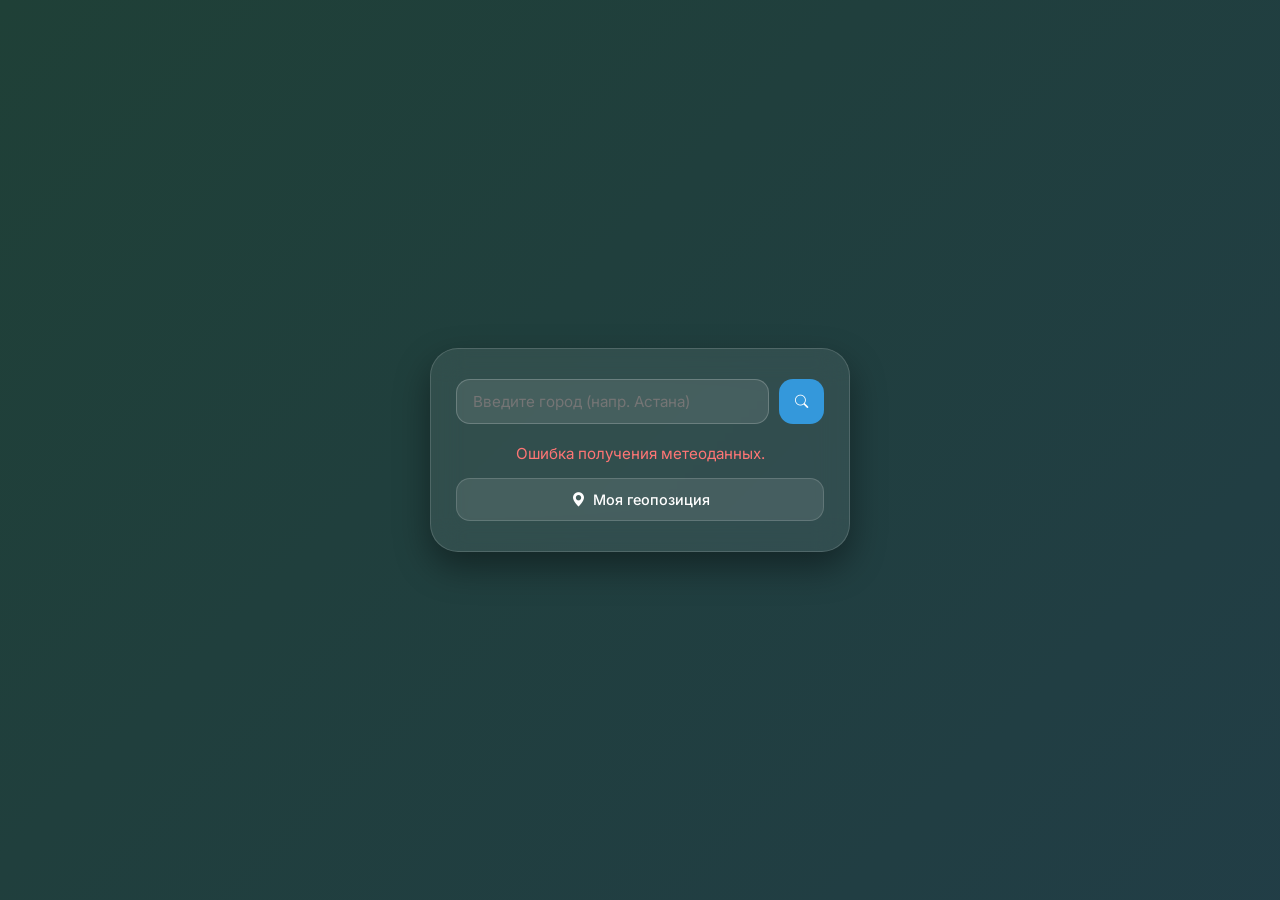
==== index.html @ 01da58aa "Add files via upload" ====
<!DOCTYPE html>
<html lang="ru">
<head>
    <meta charset="UTF-8">
    <meta name="viewport" content="width=device-width, initial-scale=1.0">
    <title>Асанали.Погода</title>
    <link rel="canonical" href="https://asanaliiii.github.io/weather" />
    <link rel="icon" href="data:image/svg+xml,<svg xmlns=%22http://www.w3.org/2000/svg%22 viewBox=%220 0 100 100%22><text y=%22.9em%22 font-size=%2290%22>⛅</text></svg>">
    
    <!-- Подключаем внешние шрифты и иконки тут, чтобы они были доступны везде -->
    <link rel="preconnect" href="https://fonts.googleapis.com">
    <link rel="preconnect" href="https://fonts.gstatic.com" crossorigin>
    <link href="https://fonts.googleapis.com/css2?family=Inter:wght@300;400;500;600;700&display=swap" rel="stylesheet">
    <link rel="stylesheet" href="https://cdn.jsdelivr.net/npm/bootstrap-icons@1.11.3/font/bootstrap-icons.min.css">
    
    <style>
        * { box-sizing: border-box; margin: 0; padding: 0; font-family: 'Inter', sans-serif; }
        body {
            min-height: 100vh;
            display: flex;
            justify-content: center;
            align-items: center;
            background: linear-gradient(-45deg, #141e30, #243b55, #1f4037);
            background-size: 400% 400%;
            animation: gradientBG 15s ease infinite;
            padding: 20px;
        }
        @keyframes gradientBG {
            0% { background-position: 0% 50%; }
            50% { background-position: 100% 50%; }
            100% { background-position: 0% 50%; }
        }
        
        /* Эффект плавного появления для загруженного интерфейса */
        #app-root {
            width: 100%;
            max-width: 420px;
            opacity: 0;
            transform: translateY(10px);
            transition: opacity 0.5s ease, transform 0.5s ease;
        }
        #app-root.loaded {
            opacity: 1;
            transform: translateY(0);
        }
    </style>
</head>
<body>

    <div id="app-root">
        <div style="color: rgba(255,255,255,0.6); text-align: center;">Загрузка системы...</div>
    </div>

    <script src="burger.js"></script>
</body>
</html>
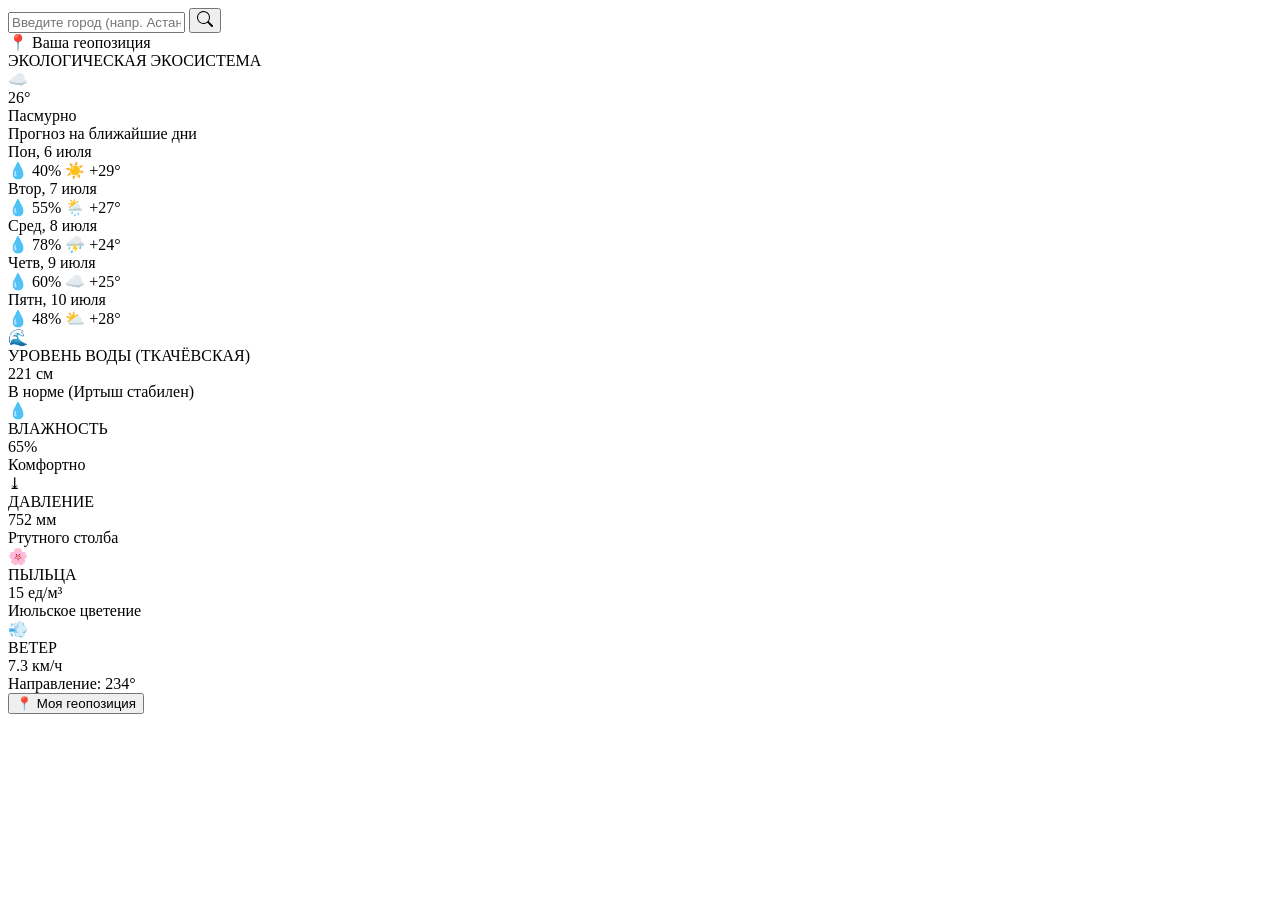
==== commit 0f858f87: "Add files via upload" ====
--- a/index.html
+++ b/index.html
@@ -4,53 +4,15 @@
     <meta charset="UTF-8">
     <meta name="viewport" content="width=device-width, initial-scale=1.0">
     <title>Асанали.Погода</title>
-    <link rel="canonical" href="https://asanaliiii.github.io/weather" />
-    <link rel="icon" href="data:image/svg+xml,<svg xmlns=%22http://www.w3.org/2000/svg%22 viewBox=%220 0 100 100%22><text y=%22.9em%22 font-size=%2290%22>⛅</text></svg>">
-    
-    <!-- Подключаем внешние шрифты и иконки тут, чтобы они были доступны везде -->
-    <link rel="preconnect" href="https://fonts.googleapis.com">
-    <link rel="preconnect" href="https://fonts.gstatic.com" crossorigin>
-    <link href="https://fonts.googleapis.com/css2?family=Inter:wght@300;400;500;600;700&display=swap" rel="stylesheet">
-    <link rel="stylesheet" href="https://cdn.jsdelivr.net/npm/bootstrap-icons@1.11.3/font/bootstrap-icons.min.css">
-    
-    <style>
-        * { box-sizing: border-box; margin: 0; padding: 0; font-family: 'Inter', sans-serif; }
-        body {
-            min-height: 100vh;
-            display: flex;
-            justify-content: center;
-            align-items: center;
-            background: linear-gradient(-45deg, #141e30, #243b55, #1f4037);
-            background-size: 400% 400%;
-            animation: gradientBG 15s ease infinite;
-            padding: 20px;
-        }
-        @keyframes gradientBG {
-            0% { background-position: 0% 50%; }
-            50% { background-position: 100% 50%; }
-            100% { background-position: 0% 50%; }
-        }
-        
-        /* Эффект плавного появления для загруженного интерфейса */
-        #app-root {
-            width: 100%;
-            max-width: 420px;
-            opacity: 0;
-            transform: translateY(10px);
-            transition: opacity 0.5s ease, transform 0.5s ease;
-        }
-        #app-root.loaded {
-            opacity: 1;
-            transform: translateY(0);
-        }
-    </style>
+    <!-- Подключаем наш новый внешний файл стилей -->
+    <link rel="stylesheet" href="interface.css">
 </head>
 <body>
 
-    <div id="app-root">
-        <div style="color: rgba(255,255,255,0.6); text-align: center;">Загрузка системы...</div>
-    </div>
+    <!-- Сюда burger.js будет динамически подгружать interface.html -->
+    <div id="app-container"></div>
 
+    <!-- Подключаем логику управления интерфейсом -->
     <script src="burger.js"></script>
 </body>
 </html>
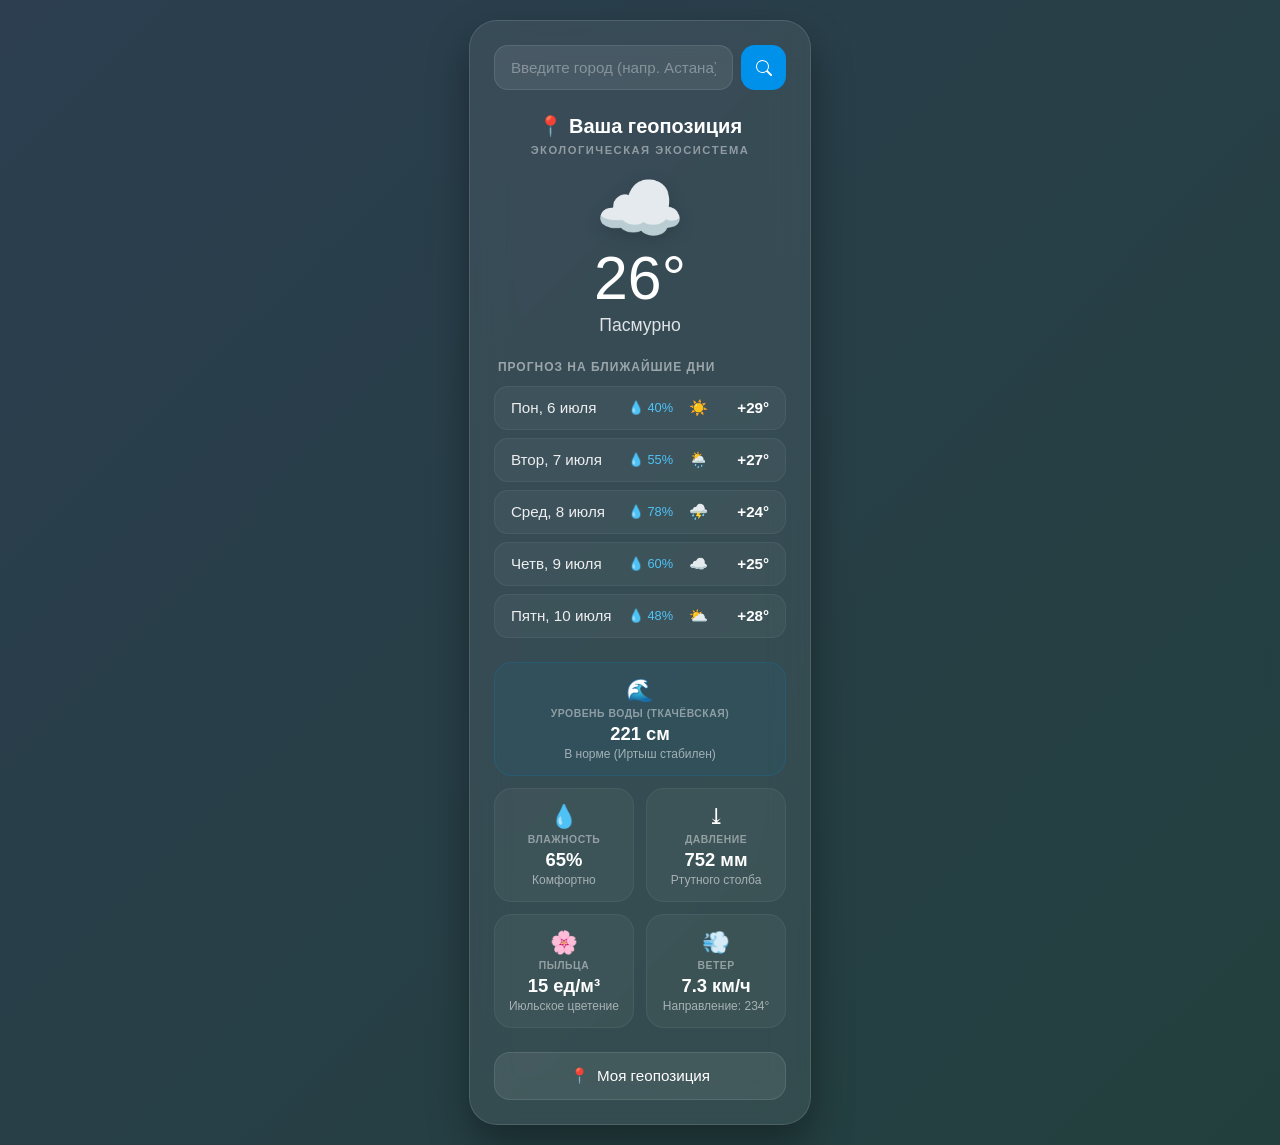
==== commit 5e95783e: "Add files via upload" ====
--- a/index.html
+++ b/index.html
@@ -5,7 +5,7 @@
     <meta name="viewport" content="width=device-width, initial-scale=1.0">
     <title>Асанали.Погода</title>
     <!-- Подключаем наш новый внешний файл стилей -->
-    <link rel="stylesheet" href="interface.css">
+    <link rel="stylesheet" href="style.css">
 </head>
 <body>
 
--- a/style.css
+++ b/style.css
@@ -0,0 +1,302 @@
+/* ==========================================
+   ОБЩИЕ СТИЛИ СТРАНИЦЫ И АНИМИРОВАННЫЙ ФОН
+   ========================================== */
+body {
+    margin: 0;
+    padding: 20px;
+    font-family: -apple-system, BlinkMacSystemFont, "Segoe UI", Roboto, Helvetica, Arial, sans-serif;
+    background: linear-gradient(-45deg, #141e30, #243b55, #1f4037, #2c3e50);
+    background-size: 400% 400%;
+    animation: gradientBG 15s ease infinite;
+    min-height: 100vh;
+    display: flex;
+    justify-content: center;
+    align-items: center;
+    color: #ffffff;
+    box-sizing: border-box;
+}
+
+@keyframes gradientBG {
+    0% { background-position: 0% 50%; }
+    50% { background-position: 100% 50%; }
+    100% { background-position: 0% 50%; }
+}
+
+/* Контейнер для центрирования интерфейса */
+#app-container {
+    width: 100%;
+    max-width: 430px;
+    box-sizing: border-box;
+}
+
+/* ==========================================
+   ГЛАВНАЯ КАРТОЧКА (GLASSMORPHISM)
+   ========================================== */
+.weather-card {
+    background: rgba(255, 255, 255, 0.07);
+    backdrop-filter: blur(20px);
+    -webkit-backdrop-filter: blur(20px);
+    border: 1px solid rgba(255, 255, 255, 0.12);
+    border-radius: 28px;
+    padding: 24px;
+    text-align: center;
+    box-shadow: 0 20px 40px rgba(0, 0, 0, 0.35);
+}
+
+/* ==========================================
+   ПОИСКОВАЯ СИСТЕМА
+   ========================================== */
+.search-box {
+    display: flex;
+    gap: 8px;
+    margin-bottom: 24px;
+}
+
+.search-box input {
+    flex: 1;
+    background: rgba(255, 255, 255, 0.08);
+    border: 1px solid rgba(255, 255, 255, 0.1);
+    border-radius: 14px;
+    padding: 12px 16px;
+    color: #fff;
+    font-size: 0.95rem;
+    outline: none;
+    transition: all 0.3s ease;
+}
+
+.search-box input::placeholder {
+    color: rgba(255, 255, 255, 0.35);
+}
+
+.search-box input:focus {
+    border-color: rgba(255, 255, 255, 0.25);
+    background: rgba(255, 255, 255, 0.14);
+}
+
+.search-box button {
+    background: #0091ea;
+    border: none;
+    border-radius: 14px;
+    width: 45px;
+    height: 45px;
+    color: white;
+    cursor: pointer;
+    display: flex;
+    align-items: center;
+    justify-content: center;
+    transition: background 0.2s ease, transform 0.1s ease;
+}
+
+.search-box button:hover {
+    background: #00b0ff;
+}
+
+.search-box button:active {
+    transform: scale(0.95);
+}
+
+/* ==========================================
+   ГЛАВНЫЙ БЛОК ТЕКУЩЕЙ ПОГОДЫ
+   ========================================== */
+.main-info {
+    margin-bottom: 24px;
+}
+
+.location {
+    font-size: 1.25rem;
+    font-weight: 600;
+    display: flex;
+    align-items: center;
+    justify-content: center;
+    gap: 6px;
+}
+
+.subtitle {
+    font-size: 0.7rem;
+    letter-spacing: 1.5px;
+    color: rgba(255, 255, 255, 0.45);
+    margin-top: 6px;
+    text-transform: uppercase;
+    font-weight: 700;
+}
+
+.weather-icon {
+    font-size: 4.5rem;
+    margin: 16px 0 4px 0;
+    line-height: 1;
+    filter: drop-shadow(0 4px 8px rgba(0,0,0,0.15));
+}
+
+.temperature {
+    font-size: 3.8rem;
+    font-weight: 300;
+    line-height: 1;
+}
+
+.condition {
+    font-size: 1.1rem;
+    color: rgba(255, 255, 255, 0.85);
+    margin-top: 6px;
+}
+
+/* ==========================================
+   ПРОГНОЗ ПО ДНЯМ НЕДЕЛИ
+   ========================================== */
+.forecast-section {
+    margin: 24px 0;
+    text-align: left;
+}
+
+.section-title {
+    font-size: 0.75rem;
+    text-transform: uppercase;
+    letter-spacing: 1px;
+    color: rgba(255, 255, 255, 0.5);
+    margin-bottom: 12px;
+    padding-left: 4px;
+    font-weight: 700;
+}
+
+.forecast-list {
+    display: flex;
+    flex-direction: column;
+    gap: 8px;
+}
+
+.forecast-item {
+    display: flex;
+    align-items: center;
+    justify-content: space-between;
+    background: rgba(255, 255, 255, 0.04);
+    border: 1px solid rgba(255, 255, 255, 0.06);
+    border-radius: 14px;
+    padding: 12px 16px;
+    font-size: 0.95rem;
+    transition: background 0.2s ease;
+}
+
+.forecast-item:hover {
+    background: rgba(255, 255, 255, 0.07);
+}
+
+.forecast-day {
+    flex: 1;
+    color: rgba(255, 255, 255, 0.9);
+}
+
+.forecast-details {
+    display: flex;
+    align-items: center;
+    gap: 16px;
+}
+
+.forecast-pop {
+    font-size: 0.8rem;
+    color: #4fc3f7;
+    font-weight: 500;
+}
+
+.forecast-temp {
+    font-weight: 600;
+    min-width: 45px;
+    text-align: right;
+}
+
+/* ==========================================
+   СЕТКА ДАТЧИКОВ И МЕТРИК
+   ========================================== */
+.metrics-grid {
+    display: grid;
+    grid-template-columns: repeat(2, 1fr);
+    gap: 12px;
+    margin-bottom: 24px;
+}
+
+.metric-card {
+    background: rgba(255, 255, 255, 0.04);
+    border: 1px solid rgba(255, 255, 255, 0.06);
+    border-radius: 18px;
+    padding: 14px;
+    text-align: center;
+    transition: transform 0.2s ease, background 0.2s ease;
+}
+
+.metric-card:hover {
+    transform: translateY(-2px);
+    background: rgba(255, 255, 255, 0.07);
+}
+
+.metric-card.wide {
+    grid-column: span 2;
+    background: rgba(0, 145, 234, 0.06);
+    border-color: rgba(0, 145, 234, 0.15);
+}
+
+.metric-card.wide:hover {
+    background: rgba(0, 145, 234, 0.1);
+}
+
+.metric-icon {
+    font-size: 1.4rem;
+    margin-bottom: 4px;
+}
+
+.metric-label {
+    font-size: 0.65rem;
+    letter-spacing: 0.5px;
+    color: rgba(255, 255, 255, 0.45);
+    text-transform: uppercase;
+    margin-bottom: 4px;
+    font-weight: 700;
+}
+
+.metric-value {
+    font-size: 1.15rem;
+    font-weight: bold;
+    margin-bottom: 2px;
+}
+
+.metric-status {
+    font-size: 0.75rem;
+    color: rgba(255, 255, 255, 0.55);
+}
+
+/* ==========================================
+   КНОПКА ГЕОЛОКАЦИИ
+   ========================================== */
+.geo-btn {
+    width: 100%;
+    background: rgba(255, 255, 255, 0.08);
+    border: 1px solid rgba(255, 255, 255, 0.1);
+    border-radius: 16px;
+    padding: 14px;
+    color: #fff;
+    font-size: 0.95rem;
+    font-weight: 500;
+    cursor: pointer;
+    display: flex;
+    align-items: center;
+    justify-content: center;
+    gap: 8px;
+    transition: background 0.2s ease, transform 0.1s ease;
+}
+
+.geo-btn:hover {
+    background: rgba(255, 255, 255, 0.14);
+}
+
+.geo-btn:active {
+    transform: scale(0.98);
+}
+
+/* ==========================================
+   АНИМАЦИИ
+   ========================================== */
+.animate-fade-in {
+    animation: fadeIn 0.6s cubic-bezier(0.16, 1, 0.3, 1) forwards;
+}
+
+@keyframes fadeIn {
+    from { opacity: 0; transform: translateY(12px); }
+    to { opacity: 1; transform: translateY(0); }
+}
